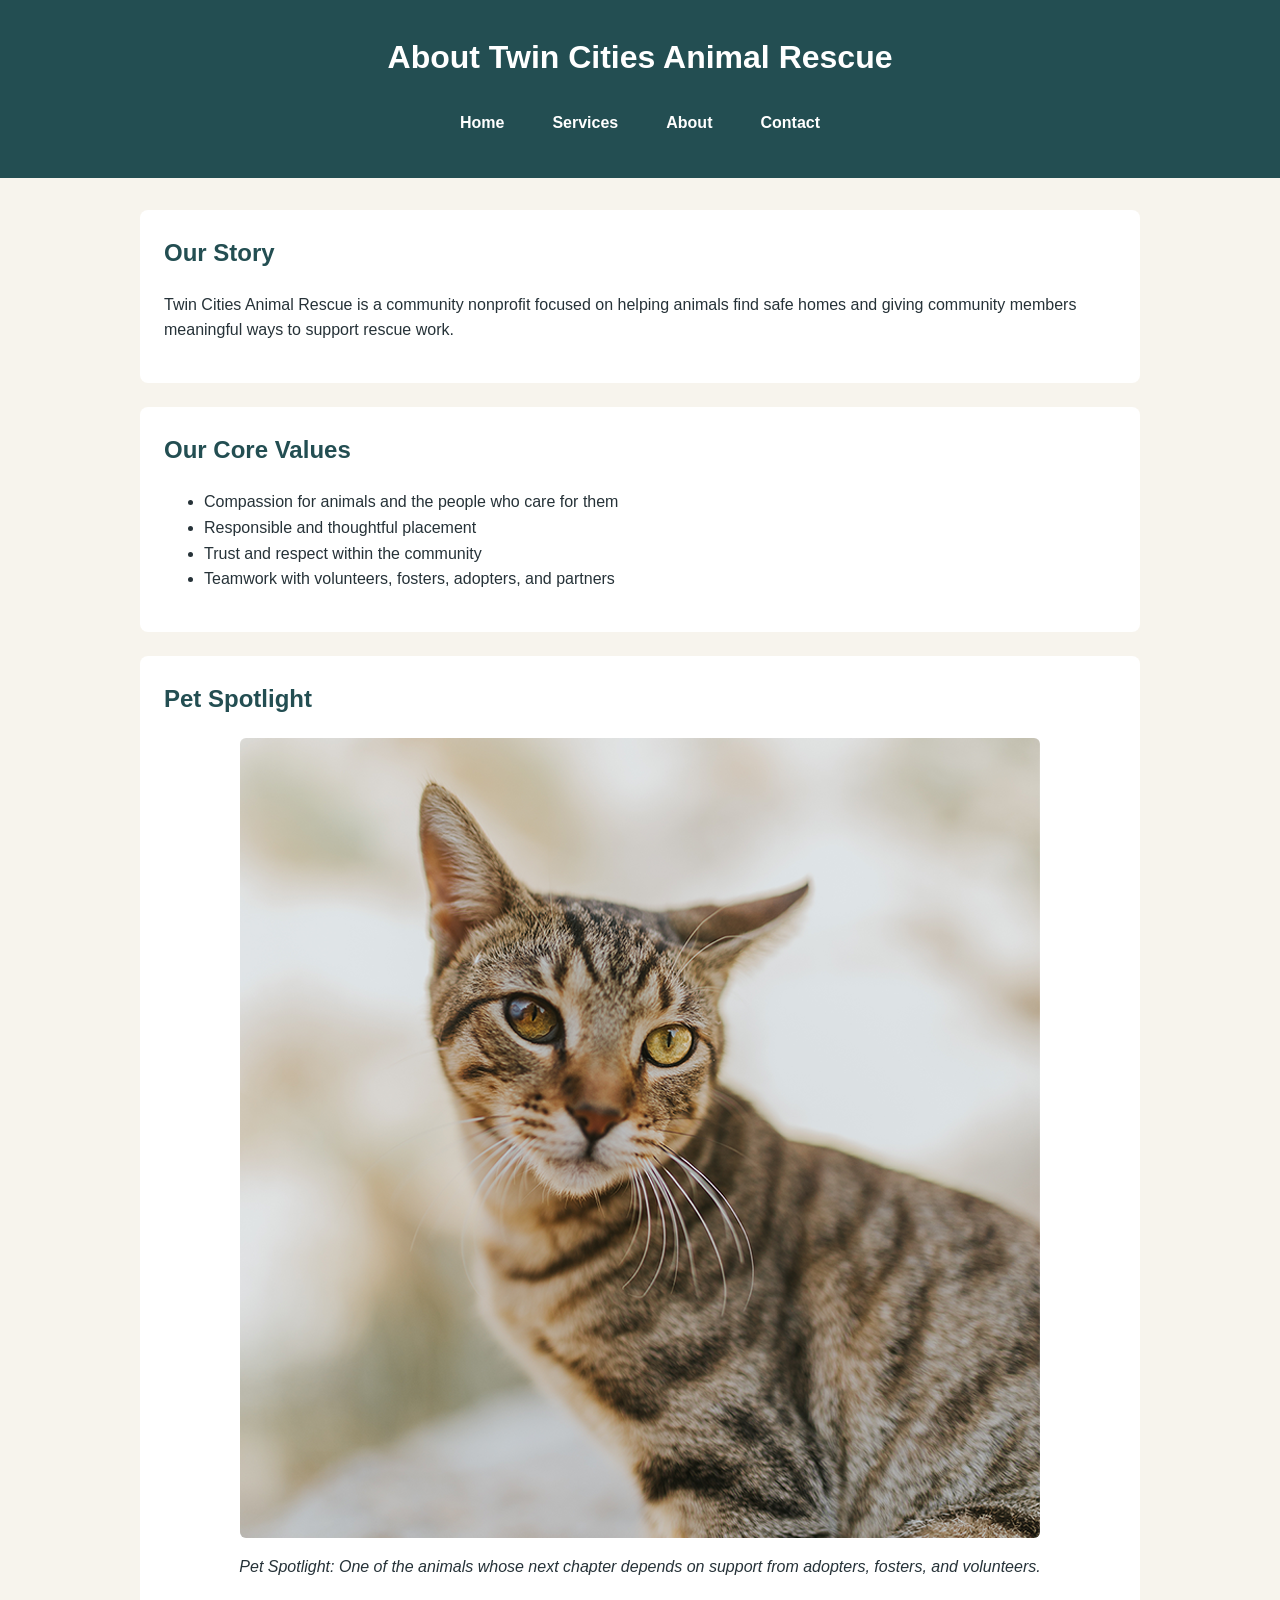
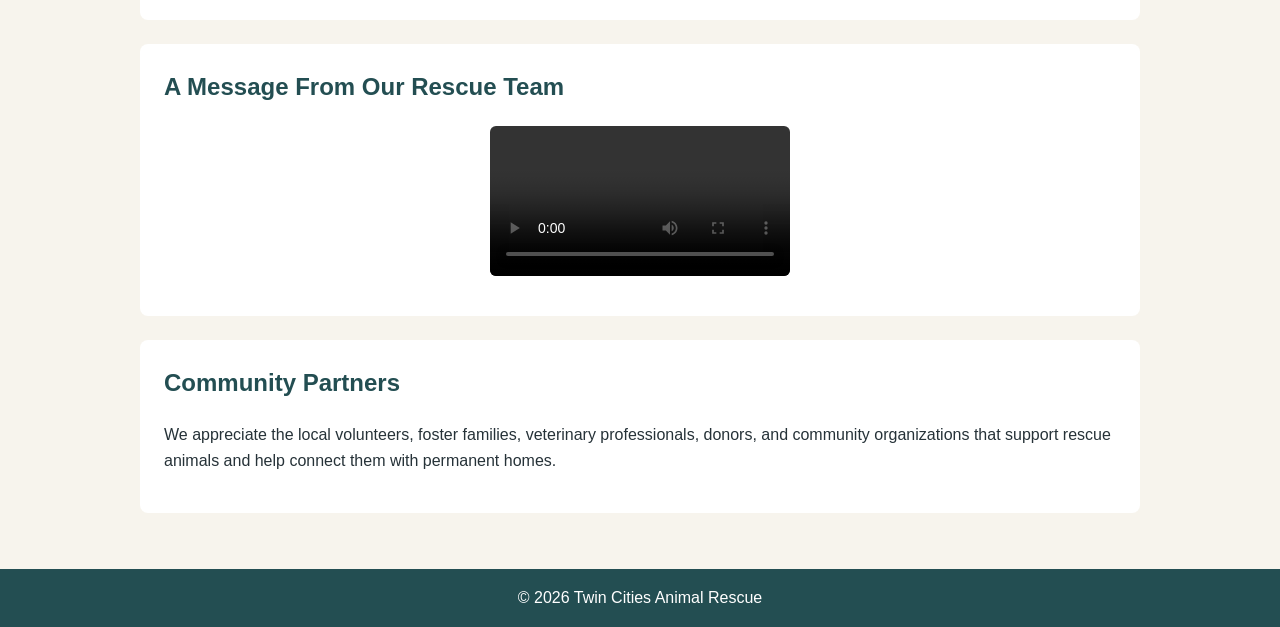
==== about.html @ 638bd925 "Add files via upload" ====
<!DOCTYPE html>
<html lang="en">
<head>
  <meta charset="UTF-8">
  <meta name="viewport" content="width=device-width, initial-scale=1.0">
  <title>Twin Cities Animal Rescue | About</title>
  <link rel="stylesheet" href="styles.css">
</head>
<body>
  <header>
    <h1>About Twin Cities Animal Rescue</h1>
    <nav aria-label="Primary">
      <ul>
        <li><a href="index.html">Home</a></li>
        <li><a href="services.html">Services</a></li>
        <li><a href="about.html">About</a></li>
        <li><a href="contact.html">Contact</a></li>
      </ul>
    </nav>
  </header>

  <main>
    <section>
      <h2>Our Story</h2>
      <p>Twin Cities Animal Rescue is a community nonprofit focused on helping animals find safe homes and giving community members meaningful ways to support rescue work.</p>
    </section>

    <section>
      <h2>Our Core Values</h2>
      <ul>
        <li>Compassion for animals and the people who care for them</li>
        <li>Responsible and thoughtful placement</li>
        <li>Trust and respect within the community</li>
        <li>Teamwork with volunteers, fosters, adopters, and partners</li>
      </ul>
    </section>

    <section>
      <h2>Pet Spotlight</h2>
      <figure>
        <img src="rescue-pet-spotlight_c.png" alt="Rescue pet featured in the Twin Cities Animal Rescue pet spotlight">
        <figcaption>Pet Spotlight: One of the animals whose next chapter depends on support from adopters, fosters, and volunteers.</figcaption>
      </figure>
    </section>

    <section>
      <h2>A Message From Our Rescue Team</h2>
      <video controls>
        <source src="rescue-message_c.mp4" type="video/mp4">
        Your browser does not support the video element. Please contact Twin Cities Animal Rescue for information about volunteering, fostering, or adoption.
      </video>
    </section>

    <section>
      <h2>Community Partners</h2>
      <p>We appreciate the local volunteers, foster families, veterinary professionals, donors, and community organizations that support rescue animals and help connect them with permanent homes.</p>
    </section>
  </main>

  <footer>
    <p>&copy; 2026 Twin Cities Animal Rescue</p>
  </footer>
</body>
</html>
---- styles.css ----
/* Twin Cities Animal Rescue - Touchstone 3 */
/* Mobile-first base styles */

* {
  box-sizing: border-box;
}

body {
  margin: 0;
  font-family: Arial, Helvetica, sans-serif;
  line-height: 1.6;
  color: #263238;
  background-color: #f7f4ed;
}

header {
  background-color: #234e52;
  color: #ffffff;
  padding: 1.5rem 1rem;
  text-align: center;
}

header h1 {
  margin: 0 0 1rem;
  font-size: 2rem;
}

nav ul {
  display: flex;
  flex-direction: column;
  gap: 0.5rem;
  list-style: none;
  margin: 0;
  padding: 0;
}

nav a {
  display: block;
  padding: 0.65rem 1rem;
  color: #ffffff;
  text-decoration: none;
  font-weight: bold;
}

nav a:hover,
nav a:focus {
  background-color: #3f7c78;
  text-decoration: underline;
}

a:focus,
button:focus,
input:focus,
select:focus,
textarea:focus {
  outline: 3px solid #d89b5b;
  outline-offset: 2px;
}

main {
  width: min(92%, 1000px);
  margin: 0 auto;
  padding: 1.5rem 0;
}

section {
  margin-bottom: 1.5rem;
  padding: 1.25rem;
  background-color: #ffffff;
  border-radius: 8px;
}

h2 {
  margin-top: 0;
  color: #234e52;
}

img,
picture img,
video {
  display: block;
  max-width: 100%;
  height: auto;
  margin: 1rem auto;
  border-radius: 6px;
}

figure {
  margin: 1rem 0;
}

figcaption {
  margin-top: 0.5rem;
  text-align: center;
  font-style: italic;
}

.action-link,
button {
  display: inline-block;
  background-color: #d89b5b;
  color: #263238;
  padding: 0.7rem 1rem;
  border: 2px solid #d89b5b;
  border-radius: 6px;
  font-weight: bold;
  text-decoration: none;
}

.action-link:hover,
.action-link:focus,
button:hover,
button:focus {
  background-color: #ffffff;
  color: #234e52;
}

fieldset {
  margin-bottom: 1.25rem;
  padding: 1rem;
  border: 2px solid #3f7c78;
  border-radius: 6px;
}

legend {
  padding: 0 0.4rem;
  color: #234e52;
  font-weight: bold;
}

label {
  font-weight: bold;
}

input[type="text"],
input[type="email"],
select,
textarea {
  width: 100%;
  max-width: 520px;
  padding: 0.65rem;
  margin-top: 0.25rem;
  border: 1px solid #263238;
  border-radius: 4px;
  font: inherit;
}

textarea {
  resize: vertical;
}

button {
  cursor: pointer;
  font: inherit;
}

footer {
  padding: 1rem;
  background-color: #234e52;
  color: #ffffff;
  text-align: center;
}

footer p {
  margin: 0;
}

/* Larger-screen layout */
@media (min-width: 700px) {
  header {
    padding: 2rem;
  }

  nav ul {
    flex-direction: row;
    justify-content: center;
    flex-wrap: wrap;
    gap: 1rem;
  }

  main {
    padding: 2rem 0;
  }

  .service-layout,
  .contact-info {
    display: flex;
    gap: 1.5rem;
  }

  .service-layout section,
  .contact-info section {
    flex: 1;
  }

  section {
    padding: 1.5rem;
  }
}
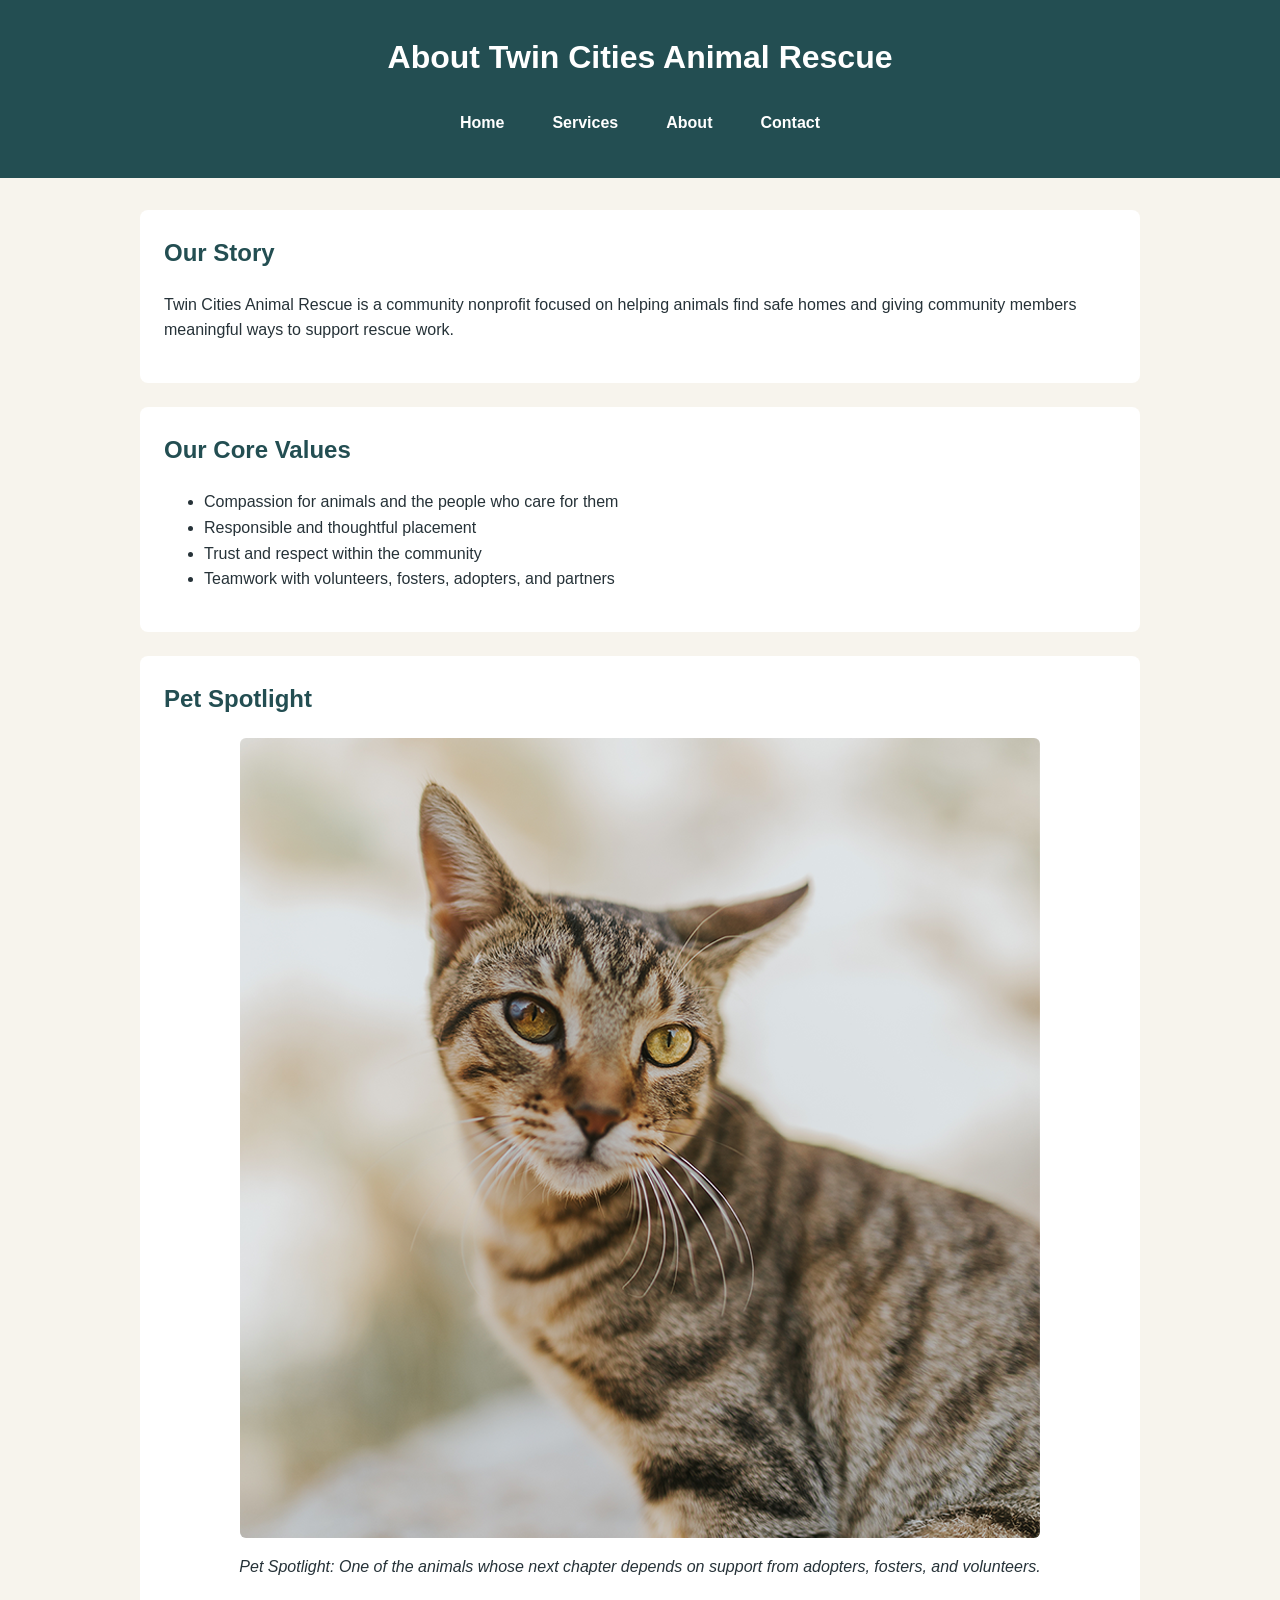
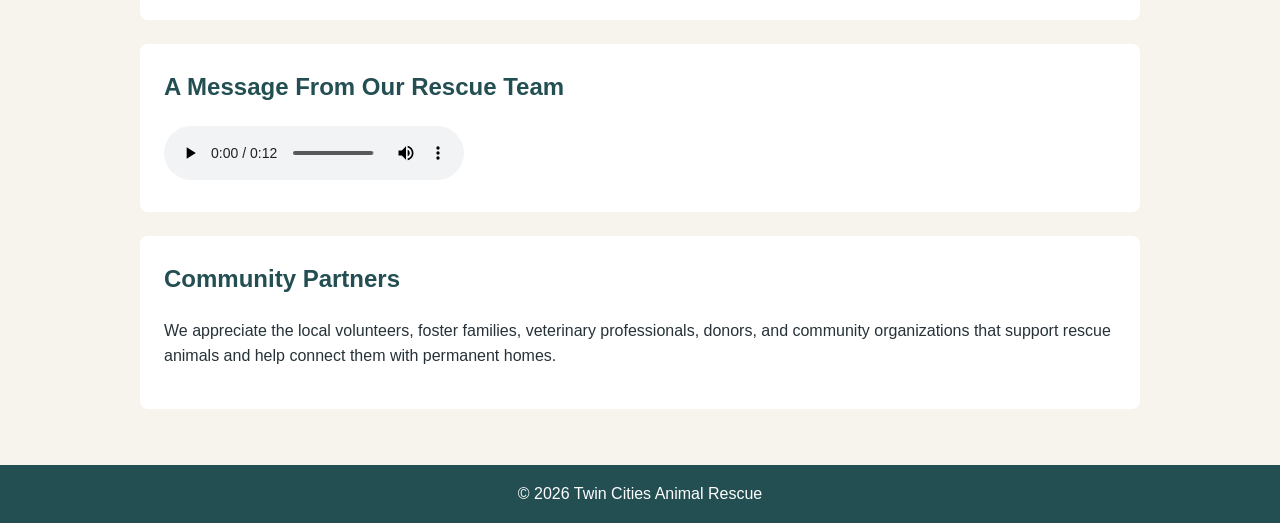
==== commit c044c9dc: "Replace video with audio message in about.html" ====
--- a/about.html
+++ b/about.html
@@ -45,10 +45,10 @@
 
     <section>
       <h2>A Message From Our Rescue Team</h2>
-      <video controls>
-        <source src="rescue-message_c.mp4" type="video/mp4">
-        Your browser does not support the video element. Please contact Twin Cities Animal Rescue for information about volunteering, fostering, or adoption.
-      </video>
+      <audio controls>
+    <source src="rescue-message_c.mp3" type="audio/mpeg">
+    Your browser does not support the audio element. Please contact Twin Cities Animal Rescue for information about volunteering, fostering, or adoption.
+</audio>
     </section>
 
     <section>
@@ -61,4 +61,4 @@
     <p>&copy; 2026 Twin Cities Animal Rescue</p>
   </footer>
 </body>
-</html>+</html>
